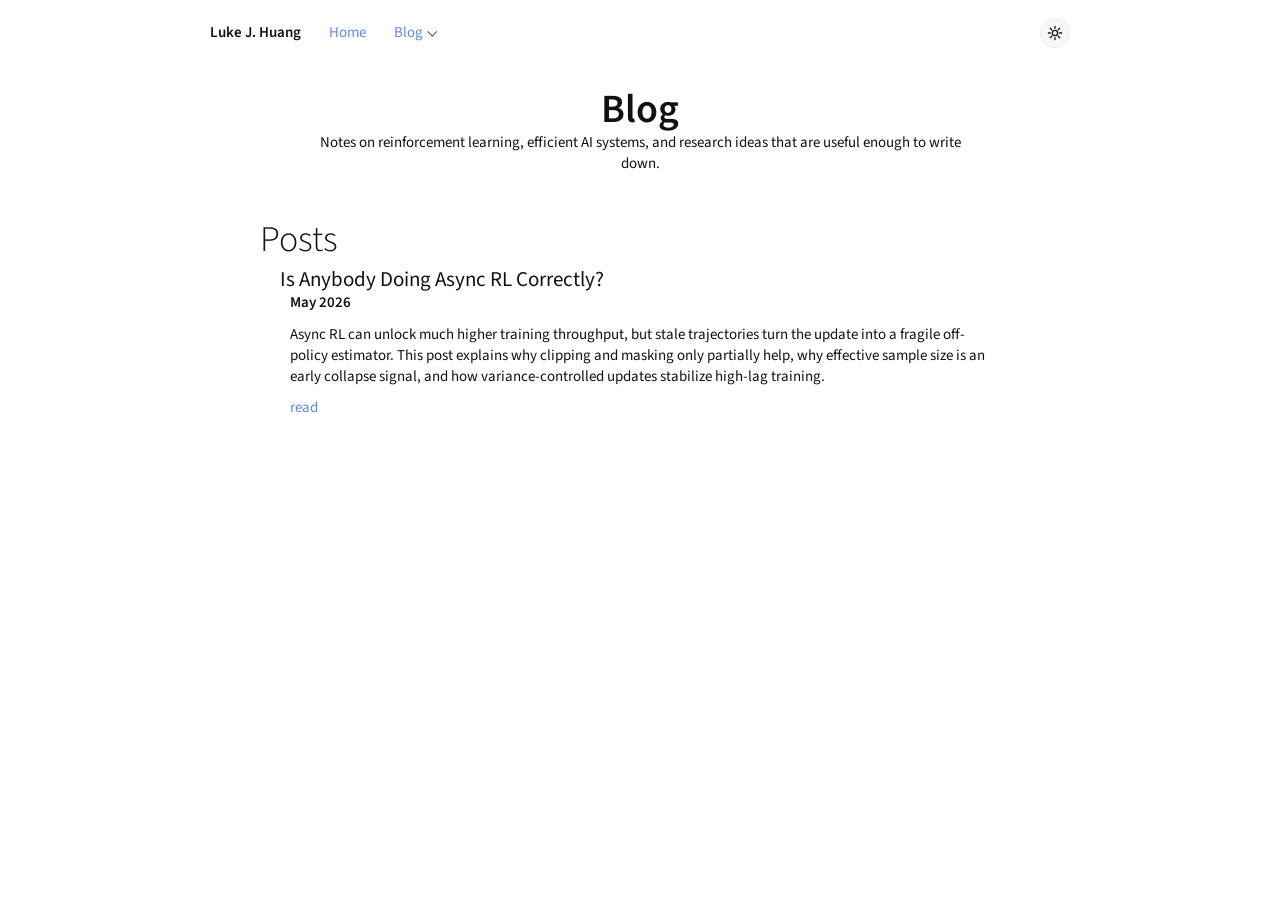
==== blog.html @ 6e2f3bd9 "Initial personal website" ====
<!doctype html>
<html lang="en">
  <head>
    <meta charset="utf-8">
    <meta name="viewport" content="width=device-width, initial-scale=1">
    <meta name="description" content="Blog posts by Luke J. Huang.">
    <title>Blog - Luke J. Huang</title>
    <script src="theme.js?v=theme-toggle-2"></script>
    <link rel="stylesheet" href="styles.css?v=nav-home">
  </head>
  <body>
    <header class="site-nav">
      <a class="site-brand" href="index.html">Luke J. Huang</a>
      <a class="site-nav-link" href="index.html">Home</a>
      <details class="site-dropdown">
        <summary>Blog</summary>
        <div class="dropdown-panel">
          <a href="blog.html">All posts</a>
          <a href="blog/is-anybody-doing-async-rl-correctly.html">Is Anybody Doing Async RL Correctly?</a>
        </div>
      </details>
      <button class="theme-toggle" type="button" data-theme-toggle aria-label="Toggle dark mode" aria-pressed="false">
        <svg class="theme-toggle-icon" viewBox="0 0 24 24" aria-hidden="true">
          <circle cx="12" cy="12" r="4"></circle>
          <path d="M12 2v3M12 19v3M4.93 4.93l2.12 2.12M16.95 16.95l2.12 2.12M2 12h3M19 12h3M4.93 19.07l2.12-2.12M16.95 7.05l2.12-2.12"></path>
        </svg>
      </button>
    </header>

    <main class="page">
      <header class="simple-header">
        <h1>Blog</h1>
        <p>
          Notes on reinforcement learning, efficient AI systems, and research
          ideas that are useful enough to write down.
        </p>
      </header>

      <section class="section" aria-labelledby="posts-heading">
        <h2 id="posts-heading">Posts</h2>
        <article class="entry blog-preview">
          <h3><a href="blog/is-anybody-doing-async-rl-correctly.html">Is Anybody Doing Async RL Correctly?</a></h3>
          <p class="entry-meta">May 2026</p>
          <p>
            Async RL can unlock much higher training throughput, but stale
            trajectories turn the update into a fragile off-policy estimator.
            This post explains why clipping and masking only partially help,
            why effective sample size is an early collapse signal, and how
            variance-controlled updates stabilize high-lag training.
          </p>
          <p class="entry-links">
            <a href="blog/is-anybody-doing-async-rl-correctly.html">read</a>
          </p>
        </article>
      </section>
    </main>
  </body>
</html>
---- styles.css ----
@import url("https://fonts.googleapis.com/css2?family=Source+Sans+3:wght@300;400;500;600;700&display=swap");

:root {
  --text: #111111;
  --muted: #555555;
  --link: #598be7;
  --link-hover: #8dafed;
  --paper: #ffffff;
  --rule: #ececec;
  --soft: #f6f8fb;
  --ink-soft: #2f3b4a;
  --panel: #ffffff;
  --shadow: rgba(20, 30, 50, 0.08);
  --lane-rule: #dfe6f3;
  --async-soft: #f8f8f2;
  --async-rule: #e6e1c9;
  --grid-rule: #e8edf5;
  --bar-dark: #222222;
  --toggle-track: #f6f8fb;
  --toggle-mark: #111111;
}

:root[data-theme="dark"] {
  --text: #eeeeee;
  --muted: #a8adb7;
  --link: #8dafed;
  --link-hover: #b8ccf6;
  --paper: #111317;
  --rule: #2b3038;
  --soft: #191d24;
  --ink-soft: #d8deea;
  --panel: #151922;
  --shadow: rgba(0, 0, 0, 0.34);
  --lane-rule: #343b47;
  --async-soft: #20241f;
  --async-rule: #3a3d2b;
  --grid-rule: #2a313b;
  --bar-dark: #eeeeee;
  --toggle-track: #1b2028;
  --toggle-mark: #f2f5f8;
}

* {
  box-sizing: border-box;
}

html {
  background: var(--paper);
}

body {
  margin: 0;
  background: var(--paper);
  color: var(--text);
  font-family: "Source Sans 3", "Source Sans Pro", Lato, Verdana, Helvetica, sans-serif;
  font-size: 15px;
  font-weight: 400;
  line-height: 1.42;
  -webkit-font-smoothing: antialiased;
}

.site-nav {
  width: 100%;
  max-width: 900px;
  margin: 0 auto;
  padding: 18px 20px 0;
  display: flex;
  justify-content: flex-start;
  align-items: center;
  gap: 28px;
}

.site-brand {
  color: var(--text);
  font-size: 15px;
  font-weight: 600;
}

.site-brand:hover {
  color: var(--text);
}

.site-nav-link {
  color: var(--link);
  font-size: 15px;
}

.site-dropdown {
  position: relative;
  text-align: left;
}

.site-dropdown summary {
  cursor: pointer;
  color: var(--link);
  display: inline-flex;
  align-items: center;
  gap: 5px;
  list-style: none;
}

.site-dropdown summary::-webkit-details-marker {
  display: none;
}

.site-dropdown summary::after {
  content: "";
  width: 6px;
  height: 6px;
  border-right: 1.5px solid var(--muted);
  border-bottom: 1.5px solid var(--muted);
  color: var(--muted);
  transform: rotate(45deg) translateY(-1px);
  transition: transform 140ms ease;
}

.site-dropdown[open] summary::after {
  transform: rotate(225deg) translate(-1px, -1px);
}

.dropdown-panel {
  min-width: 220px;
  margin-top: 7px;
  padding: 9px 11px;
  border: 1px solid var(--rule);
  background: var(--panel);
  box-shadow: 0 12px 24px var(--shadow);
  display: grid;
  gap: 5px;
  position: static;
  z-index: 10;
  text-align: left;
}

.theme-toggle {
  width: 30px;
  height: 30px;
  margin-left: auto;
  padding: 0;
  display: grid;
  place-items: center;
  border: 1px solid var(--rule);
  border-radius: 999px;
  background: var(--toggle-track);
  color: var(--toggle-mark);
  cursor: pointer;
}

.theme-toggle:hover,
.theme-toggle:focus-visible {
  border-color: var(--link);
}

.theme-toggle-icon {
  width: 16px;
  height: 16px;
  display: block;
  fill: none;
  stroke: currentColor;
  stroke-linecap: round;
  stroke-linejoin: round;
  stroke-width: 2;
}

:root[data-theme="dark"] .theme-toggle-icon {
  transform: rotate(24deg);
}

.dropdown-panel a {
  display: block;
  line-height: 1.35;
}

a,
a:focus {
  color: var(--link);
  text-decoration: none;
}

a:hover {
  color: var(--link-hover);
}

p {
  margin: 0 0 10px;
}

ol,
ul {
  margin-top: 0;
}

code {
  font-family: "Source Code Pro", Menlo, Monaco, Consolas, monospace;
}

small {
  color: var(--muted);
  font-size: 0.78em;
}

.page {
  width: 100%;
  max-width: 800px;
  margin: 0 auto;
  padding: 20px 0 48px;
}

.intro {
  display: grid;
  grid-template-columns: minmax(0, 3fr) minmax(130px, 1fr);
  gap: 20px;
  align-items: center;
  padding: 0 20px 18px;
}

.intro-copy {
  min-width: 0;
  text-align: center;
}

h1 {
  margin: 0;
  font-size: 40px;
  font-weight: 600;
  letter-spacing: 0;
  line-height: 1.1;
}

.pronunciation {
  margin: 2px 0 18px;
  color: var(--muted);
}

.subtitle-line {
  display: flex;
  flex-wrap: wrap;
  justify-content: center;
  gap: 0 7px;
  margin: 4px 0 18px;
  color: var(--muted);
}

.links {
  display: flex;
  flex-wrap: wrap;
  justify-content: center;
  gap: 0 7px;
  margin-top: 12px;
}

.photo-wrap {
  display: flex;
  justify-content: center;
}

.profile-photo {
  width: 100%;
  max-width: 165px;
  aspect-ratio: 1;
  border-radius: 50%;
  display: block;
}

.section {
  padding: 18px 20px 0;
}

.section h2 {
  margin: 0 0 6px;
  font-size: 36px;
  font-weight: 300;
  line-height: 1.15;
  letter-spacing: 0;
}

.compact-list {
  list-style: none;
  margin: 0;
  padding: 0 20px;
}

.compact-list li {
  margin-bottom: 5px;
}

.item-title,
.entry h3 {
  font-size: 21px;
  font-weight: 400;
}

.entry {
  padding: 0 20px 12px;
}

.entry h3 {
  margin: 0;
  line-height: 1.25;
}

.entry p {
  margin-left: 10px;
  margin-right: 10px;
}

.entry-meta {
  color: var(--text);
  font-weight: 600;
}

.entry-links {
  margin-bottom: 0;
}

.two-level article {
  padding: 0 20px 13px;
}

.two-level h3 {
  margin: 0;
  padding: 5px 0;
  font-size: 18px;
  font-weight: 600;
  line-height: 1.3;
}

.two-level p {
  margin: 0 20px;
  padding: 2px 0;
}

.role,
.date {
  color: var(--muted);
  font-weight: 400;
}

.simple-header,
.article-header {
  padding: 0 20px 16px;
  text-align: center;
}

.simple-header h1,
.article-header h1 {
  margin-top: 20px;
}

.simple-header p,
.article-header p {
  max-width: 660px;
  margin-left: auto;
  margin-right: auto;
}

.blog-preview h3 a {
  color: var(--text);
}

.article-page {
  max-width: 900px;
}

.article-header {
  padding-top: 6px;
}

.article-meta {
  color: var(--muted);
}

.article-header h1 {
  max-width: 680px;
  margin: 20px auto 0;
  margin-right: auto;
  font-size: 38px;
  line-height: 1.08;
  overflow-wrap: break-word;
}

.article-actions {
  display: flex;
  justify-content: center;
  gap: 0 7px;
  margin: 6px auto 0;
  color: var(--muted);
}

.lede {
  color: var(--ink-soft);
  font-size: 18px;
  line-height: 1.52;
}

.article-content {
  max-width: 680px;
  margin: 0 auto;
  padding: 0 20px 64px;
}

.article-content section {
  padding-top: 22px;
}

.article-content h2 {
  margin: 0 0 8px;
  font-size: 30px;
  font-weight: 300;
  line-height: 1.2;
}

.article-content h3 {
  margin: 18px 0 6px;
  font-size: 20px;
  font-weight: 500;
}

.article-content p,
.article-content li {
  font-size: 16px;
  line-height: 1.58;
}

.article-content li {
  margin-bottom: 4px;
}

.callout {
  margin: 18px 0 6px;
  padding: 14px 16px;
  border-left: 3px solid var(--link);
  background: var(--soft);
  color: var(--ink-soft);
  line-height: 1.55;
}

.figure {
  margin: 22px 0 18px;
}

.figure figcaption {
  color: var(--muted);
  font-size: 13px;
  line-height: 1.4;
  margin-top: 8px;
  text-align: center;
}

.pipeline-compare {
  display: grid;
  grid-template-columns: 1fr 1fr;
  gap: 14px;
}

.pipeline {
  border: 1px solid var(--rule);
  padding: 14px;
  background: var(--panel);
}

.pipeline h3 {
  margin: 0 0 10px;
  font-size: 16px;
  font-weight: 600;
}

.pipeline p {
  color: var(--muted);
  font-size: 13px;
  margin: 10px 0 0;
}

.lane {
  display: grid;
  grid-template-columns: repeat(4, 1fr);
  gap: 6px;
}

.lane span {
  min-height: 34px;
  display: grid;
  place-items: center;
  border: 1px solid var(--lane-rule);
  background: var(--soft);
  color: var(--ink-soft);
  font-size: 13px;
}

.async .lane span:nth-child(n + 5) {
  background: var(--async-soft);
  border-color: var(--async-rule);
}

.two-row {
  grid-template-columns: repeat(4, 1fr);
}

.equation {
  overflow-x: auto;
  margin: 16px 0;
  padding: 13px 15px;
  border: 1px solid var(--rule);
  background: var(--soft);
  font-size: 14px;
  line-height: 1.55;
  text-align: center;
  white-space: normal;
}

.math {
  font-family: "Source Code Pro", Menlo, Monaco, Consolas, monospace;
  font-size: 0.95em;
}

.lag-chart {
  height: 230px;
  display: grid;
  grid-template-columns: repeat(4, 1fr);
  gap: 18px;
  align-items: end;
  padding: 18px 18px 28px;
  border: 1px solid var(--rule);
  background:
    linear-gradient(to top, var(--grid-rule) 1px, transparent 1px) 0 0 / 100% 25%,
    var(--panel);
}

.bar-set {
  height: 100%;
  display: grid;
  grid-template-columns: 1fr 1fr;
  gap: 6px;
  align-items: end;
  position: relative;
}

.bar {
  display: block;
  min-height: 14px;
}

.k4 {
  background: #9bb9f1;
}

.kinf {
  background: var(--bar-dark);
}

.bar-label {
  position: absolute;
  left: 0;
  right: 0;
  bottom: -22px;
  color: var(--muted);
  font-size: 12px;
  text-align: center;
}

.method-table {
  width: 100%;
  margin: 16px 0 18px;
  border-collapse: collapse;
  font-size: 14px;
}

.method-table th,
.method-table td {
  border-top: 1px solid var(--rule);
  padding: 9px 8px;
  text-align: left;
  vertical-align: top;
}

.method-table th {
  font-weight: 600;
}

.method-table tr:last-child td {
  border-bottom: 1px solid var(--rule);
}

.ess-figure {
  display: grid;
  grid-template-columns: 1fr 1fr;
  gap: 18px;
  padding: 18px;
  border: 1px solid var(--rule);
  background: var(--panel);
}

.sparkline {
  min-height: 150px;
  display: grid;
  grid-template-columns: repeat(6, 1fr);
  gap: 6px;
  align-items: end;
  padding: 12px;
  background: var(--soft);
}

.sparkline::before {
  align-self: start;
  grid-column: 1 / -1;
  color: var(--muted);
  font-size: 13px;
}

.sparkline span {
  display: block;
  background: var(--link);
}

.sparkline.decline::before {
  content: "ESS";
}

.sparkline.spike::before {
  content: "KL / gradient";
}

.sparkline.decline span:nth-child(2) { height: 92%; }
.sparkline.decline span:nth-child(3) { height: 74%; }
.sparkline.decline span:nth-child(4) { height: 58%; }
.sparkline.decline span:nth-child(5) { height: 42%; }
.sparkline.decline span:nth-child(6) { height: 24%; }
.sparkline.decline span:nth-child(7) { height: 14%; }

.sparkline.spike span {
  background: var(--bar-dark);
}

.sparkline.spike span:nth-child(2) { height: 12%; }
.sparkline.spike span:nth-child(3) { height: 16%; }
.sparkline.spike span:nth-child(4) { height: 20%; }
.sparkline.spike span:nth-child(5) { height: 35%; }
.sparkline.spike span:nth-child(6) { height: 67%; }
.sparkline.spike span:nth-child(7) { height: 94%; }

.citation {
  overflow-x: auto;
  margin: 14px 0 0;
  padding: 14px;
  border: 1px solid var(--rule);
  background: var(--soft);
  font-size: 13px;
  line-height: 1.45;
}

.article-figure {
  margin: 20px 0 18px;
}

.article-figure img {
  width: 100%;
  height: auto;
  display: block;
  border: 1px solid var(--rule);
  background: var(--panel);
}

.article-figure img[src$=".svg"] {
  border: 0;
}

.article-figure.wide {
  margin-left: 0;
  margin-right: 0;
}

.article-figure figcaption {
  color: var(--muted);
  font-size: 13px;
  line-height: 1.42;
  margin-top: 8px;
  text-align: center;
}

.figure-grid {
  display: grid;
  grid-template-columns: 1fr 1fr;
  gap: 14px;
  align-items: start;
  margin: 18px 0;
}

.figure-grid .article-figure {
  margin: 0;
}

@media (max-width: 640px) {
  .page {
    padding-top: 14px;
  }

  .intro {
    grid-template-columns: 1fr;
    gap: 14px;
    padding-bottom: 10px;
  }

  .photo-wrap {
    order: -1;
  }

  .profile-photo {
    max-width: 132px;
  }

  h1 {
    font-size: 34px;
  }

  .section h2 {
    font-size: 30px;
  }

  .compact-list,
  .entry,
  .two-level article {
    padding-left: 8px;
    padding-right: 8px;
  }

  .entry p,
  .two-level p {
    margin-left: 10px;
    margin-right: 10px;
  }

  .article-header h1 {
    font-size: 30px;
  }

  .lede {
    font-size: 16px;
  }

  .article-content {
    padding-left: 16px;
    padding-right: 16px;
  }

  .article-content h2 {
    font-size: 27px;
  }

  .pipeline-compare,
  .ess-figure,
  .figure-grid {
    grid-template-columns: 1fr;
  }

  .article-figure.wide {
    margin-left: 0;
    margin-right: 0;
  }

  .method-table {
    display: block;
    overflow-x: auto;
    white-space: nowrap;
  }
}
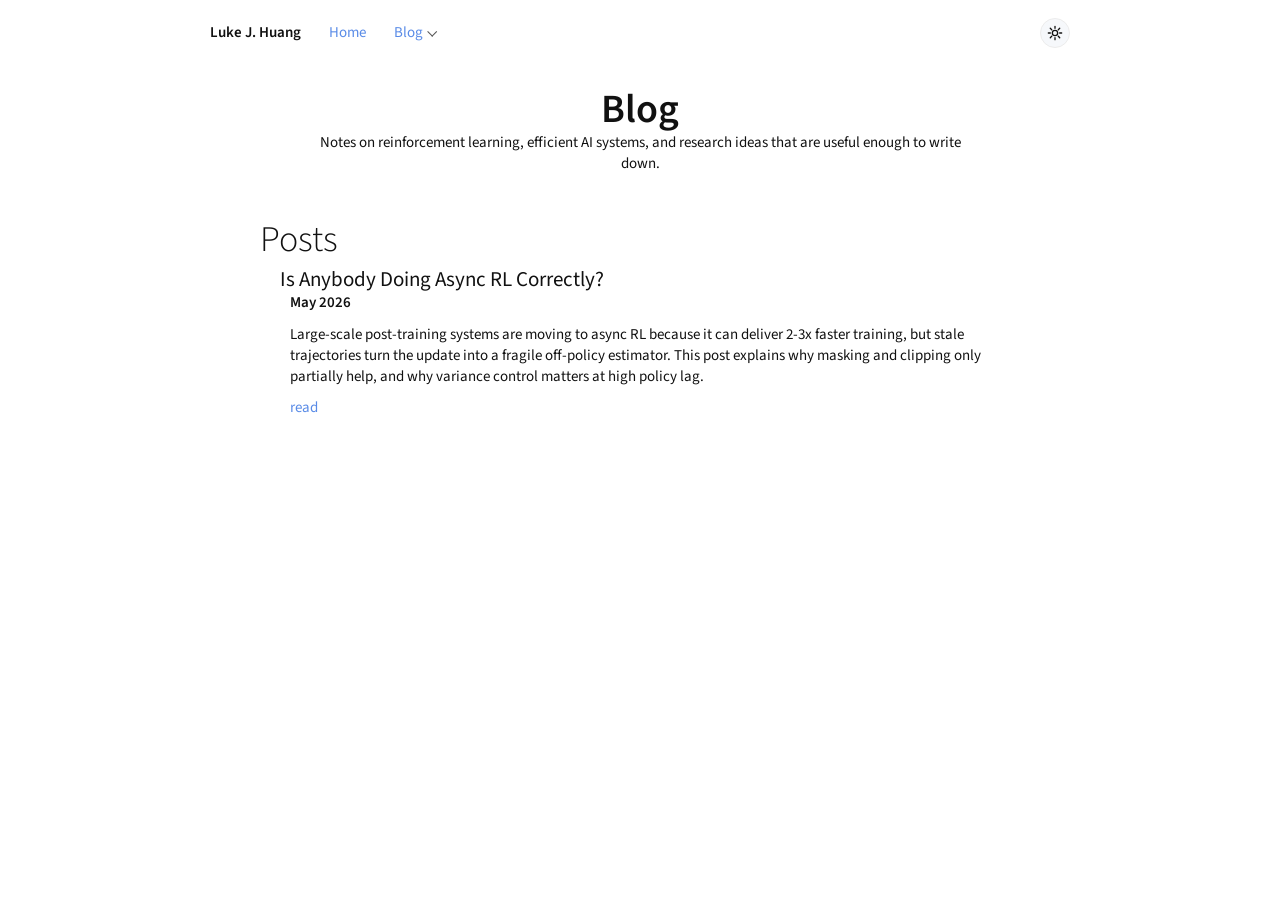
==== commit 0e15b8f4: "Update personal website" ====
--- a/blog.html
+++ b/blog.html
@@ -6,7 +6,7 @@
     <meta name="description" content="Blog posts by Luke J. Huang.">
     <title>Blog - Luke J. Huang</title>
     <script src="theme.js?v=theme-toggle-2"></script>
-    <link rel="stylesheet" href="styles.css?v=nav-home">
+    <link rel="stylesheet" href="styles.css?v=toc-figure-2">
   </head>
   <body>
     <header class="site-nav">
@@ -42,11 +42,11 @@
           <h3><a href="blog/is-anybody-doing-async-rl-correctly.html">Is Anybody Doing Async RL Correctly?</a></h3>
           <p class="entry-meta">May 2026</p>
           <p>
-            Async RL can unlock much higher training throughput, but stale
-            trajectories turn the update into a fragile off-policy estimator.
-            This post explains why clipping and masking only partially help,
-            why effective sample size is an early collapse signal, and how
-            variance-controlled updates stabilize high-lag training.
+            Large-scale post-training systems are moving to async RL because it
+            can deliver 2-3x faster training, but stale trajectories turn the
+            update into a fragile off-policy estimator. This post explains why
+            masking and clipping only partially help, and why variance control
+            matters at high policy lag.
           </p>
           <p class="entry-links">
             <a href="blog/is-anybody-doing-async-rl-correctly.html">read</a>
--- a/styles.css
+++ b/styles.css
@@ -241,14 +241,6 @@
   color: var(--muted);
 }
 
-.links {
-  display: flex;
-  flex-wrap: wrap;
-  justify-content: center;
-  gap: 0 7px;
-  margin-top: 12px;
-}
-
 .photo-wrap {
   display: flex;
   justify-content: center;
@@ -311,6 +303,50 @@
 
 .entry-links {
   margin-bottom: 0;
+}
+
+.social-footer {
+  display: flex;
+  flex-wrap: wrap;
+  justify-content: center;
+  gap: 18px 32px;
+  padding: 42px 20px 0;
+}
+
+.social-link {
+  display: inline-flex;
+  align-items: center;
+  gap: 8px;
+  color: var(--text);
+  font-size: 20px;
+  line-height: 1;
+}
+
+.social-link:hover {
+  color: var(--link);
+}
+
+.social-link svg {
+  width: 24px;
+  height: 24px;
+  display: block;
+  fill: currentColor;
+  stroke: currentColor;
+  stroke-linecap: round;
+  stroke-linejoin: round;
+  stroke-width: 0;
+}
+
+.social-link svg path:not(:first-child) {
+  fill: none;
+  stroke-width: 1.8;
+}
+
+.social-link[href^="mailto"] svg,
+.social-link[href*="scholar.google"] svg,
+.social-link[href*="linkedin"] svg {
+  fill: none;
+  stroke-width: 1.8;
 }
 
 .two-level article {
@@ -387,6 +423,70 @@
   color: var(--muted);
 }
 
+.article-toc {
+  margin: 22px auto 28px;
+  border: 1px solid var(--rule);
+  border-radius: 6px;
+  background: var(--panel);
+  box-shadow: 0 10px 28px var(--shadow);
+}
+
+.article-toc summary {
+  display: flex;
+  align-items: center;
+  justify-content: space-between;
+  padding: 14px 18px 8px;
+  color: var(--muted);
+  cursor: pointer;
+  font-size: 15px;
+  list-style: none;
+}
+
+.article-toc summary::-webkit-details-marker {
+  display: none;
+}
+
+.article-toc summary::after {
+  content: "";
+  width: 9px;
+  height: 9px;
+  border-right: 2px solid var(--muted);
+  border-bottom: 2px solid var(--muted);
+  transform: rotate(225deg) translate(-1px, -1px);
+  transition: transform 140ms ease;
+}
+
+.article-toc:not([open]) summary::after {
+  transform: rotate(45deg) translateY(-2px);
+}
+
+.article-toc nav {
+  display: grid;
+  gap: 6px;
+  padding: 0 18px 16px;
+}
+
+.article-toc a {
+  color: var(--text);
+  font-size: 16px;
+  line-height: 1.35;
+}
+
+.article-toc a:hover {
+  color: var(--link);
+}
+
+.toc-children {
+  display: grid;
+  gap: 5px;
+  margin: -1px 0 2px 22px;
+}
+
+.toc-children a {
+  color: var(--ink-soft);
+  font-size: 15px;
+}
+
 .lede {
   color: var(--ink-soft);
   font-size: 18px;
@@ -408,12 +508,14 @@
   font-size: 30px;
   font-weight: 300;
   line-height: 1.2;
+  scroll-margin-top: 24px;
 }
 
 .article-content h3 {
   margin: 18px 0 6px;
   font-size: 20px;
   font-weight: 500;
+  scroll-margin-top: 24px;
 }
 
 .article-content p,
@@ -433,6 +535,40 @@
   background: var(--soft);
   color: var(--ink-soft);
   line-height: 1.55;
+}
+
+.callout p {
+  margin: 0;
+  font-size: inherit;
+  line-height: inherit;
+}
+
+.quote-callout {
+  font-size: 16px;
+}
+
+.sidenote {
+  margin: 14px 0 16px;
+  padding: 10px 12px;
+  border-left: 2px solid var(--rule);
+  color: var(--muted);
+  font-size: 14px;
+  line-height: 1.45;
+}
+
+.sidenote p {
+  margin: 0;
+  font-size: inherit;
+  line-height: inherit;
+}
+
+@media (min-width: 1200px) {
+  .article-content .sidenote {
+    float: right;
+    clear: right;
+    width: 210px;
+    margin: 4px -240px 16px 22px;
+  }
 }
 
 .figure {
@@ -660,13 +796,16 @@
   background: var(--panel);
 }
 
-.article-figure img[src$=".svg"] {
+.article-figure img[src$=".svg"],
+.article-figure img[src*=".svg?"] {
   border: 0;
 }
 
 .article-figure.wide {
-  margin-left: 0;
+  width: min(900px, calc(100vw - 40px));
+  margin-left: 50%;
   margin-right: 0;
+  transform: translateX(-50%);
 }
 
 .article-figure figcaption {
@@ -729,6 +868,15 @@
     margin-right: 10px;
   }
 
+  .social-footer {
+    gap: 16px 24px;
+    padding-top: 34px;
+  }
+
+  .social-link {
+    font-size: 18px;
+  }
+
   .article-header h1 {
     font-size: 30px;
   }
@@ -753,8 +901,10 @@
   }
 
   .article-figure.wide {
+    width: 100%;
     margin-left: 0;
     margin-right: 0;
+    transform: none;
   }
 
   .method-table {
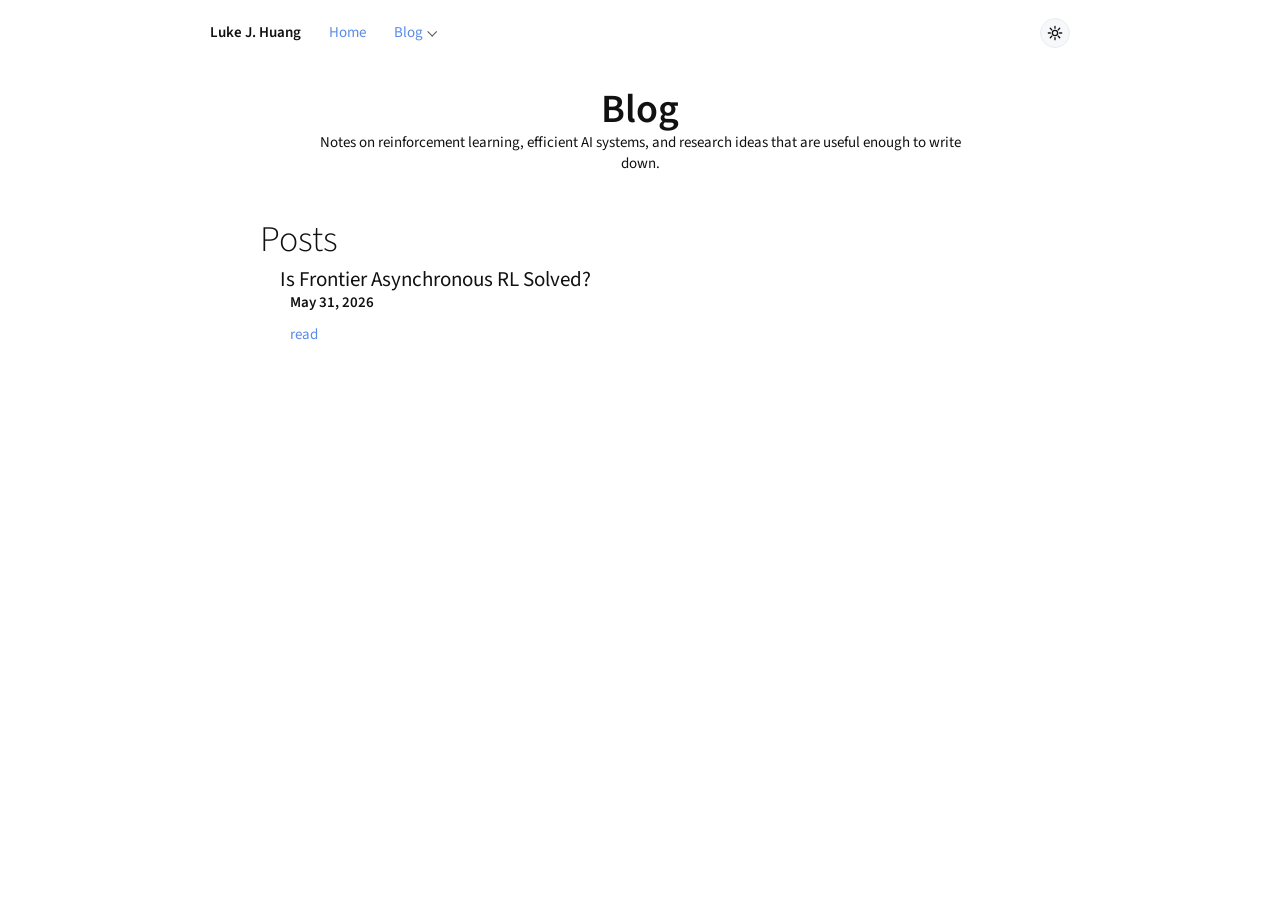
==== commit 627125b9: "Update frontier async RL blog and assets Rename the async RL post to its final title, sync the artic" ====
--- a/blog.html
+++ b/blog.html
@@ -16,7 +16,7 @@
         <summary>Blog</summary>
         <div class="dropdown-panel">
           <a href="blog.html">All posts</a>
-          <a href="blog/is-anybody-doing-async-rl-correctly.html">Is Anybody Doing Async RL Correctly?</a>
+          <a href="blog/is-frontier-asynchronous-rl-solved.html">Is Frontier Asynchronous RL Solved?</a>
         </div>
       </details>
       <button class="theme-toggle" type="button" data-theme-toggle aria-label="Toggle dark mode" aria-pressed="false">
@@ -39,17 +39,10 @@
       <section class="section" aria-labelledby="posts-heading">
         <h2 id="posts-heading">Posts</h2>
         <article class="entry blog-preview">
-          <h3><a href="blog/is-anybody-doing-async-rl-correctly.html">Is Anybody Doing Async RL Correctly?</a></h3>
-          <p class="entry-meta">May 2026</p>
-          <p>
-            Large-scale post-training systems are moving to async RL because it
-            can deliver 2-3x faster training, but stale trajectories turn the
-            update into a fragile off-policy estimator. This post explains why
-            masking and clipping only partially help, and why variance control
-            matters at high policy lag.
-          </p>
+          <h3><a href="blog/is-frontier-asynchronous-rl-solved.html">Is Frontier Asynchronous RL Solved?</a></h3>
+          <p class="entry-meta">May 31, 2026</p>
           <p class="entry-links">
-            <a href="blog/is-anybody-doing-async-rl-correctly.html">read</a>
+            <a href="blog/is-frontier-asynchronous-rl-solved.html">read</a>
           </p>
         </article>
       </section>
